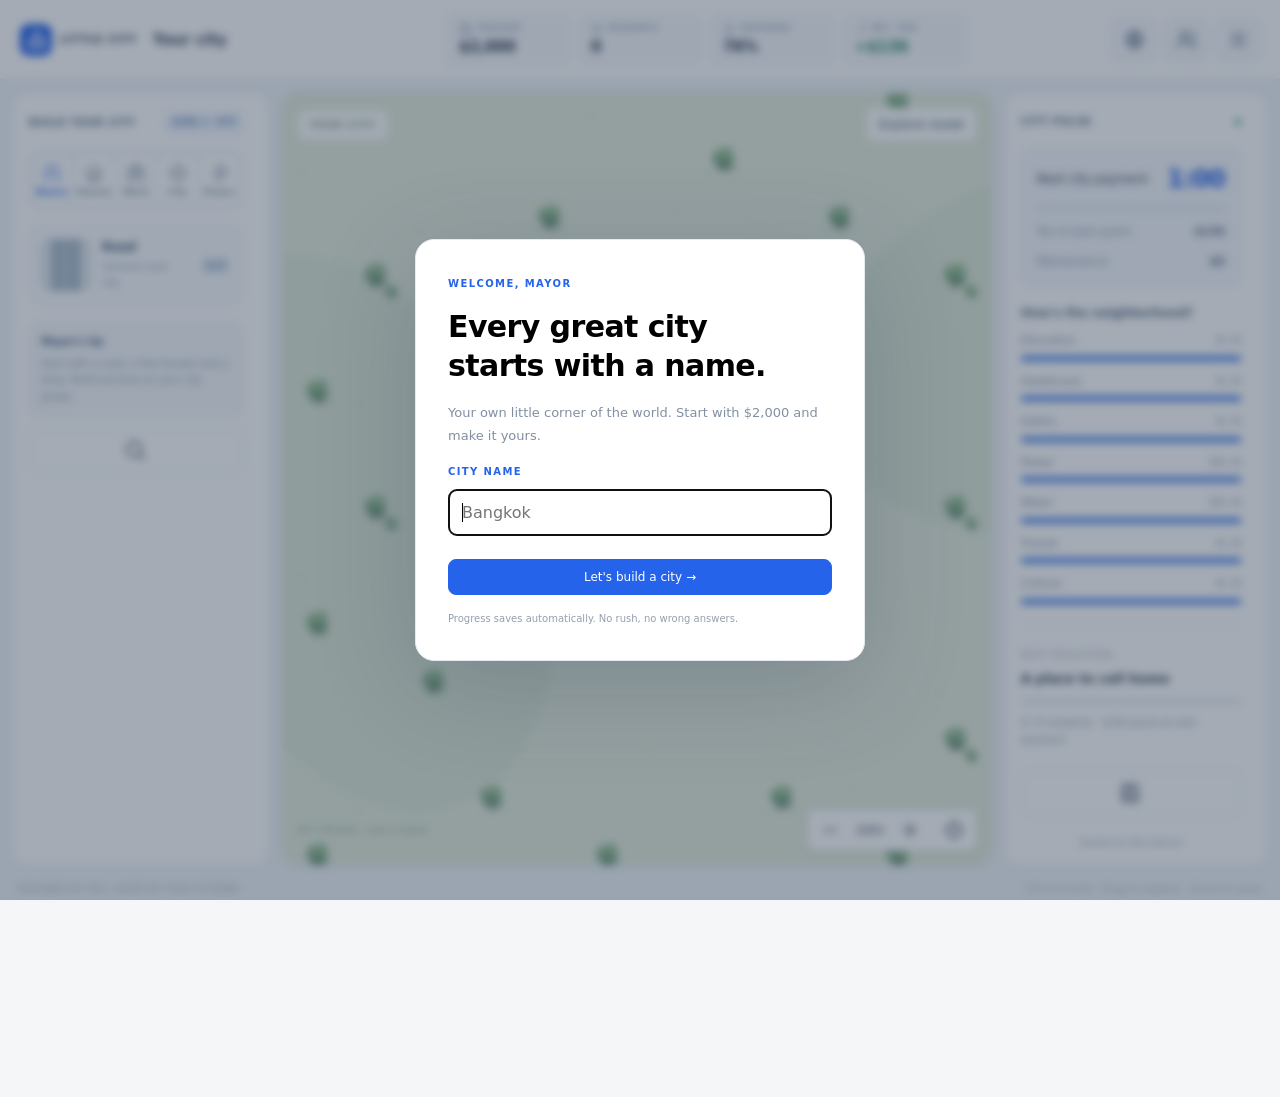
==== index.html @ 2259da4b "Initial Commit" ====
<!doctype html><html lang="en"><head><meta charset="utf-8"><meta name="viewport" content="width=device-width,initial-scale=1,viewport-fit=cover"><link rel="icon" href="web/favicon.svg" type="image/svg+xml"><meta http-equiv="refresh" content="0;url=web/index.html"><title>Little City</title></head><body><a href="web/index.html">Play Little City</a></body></html>
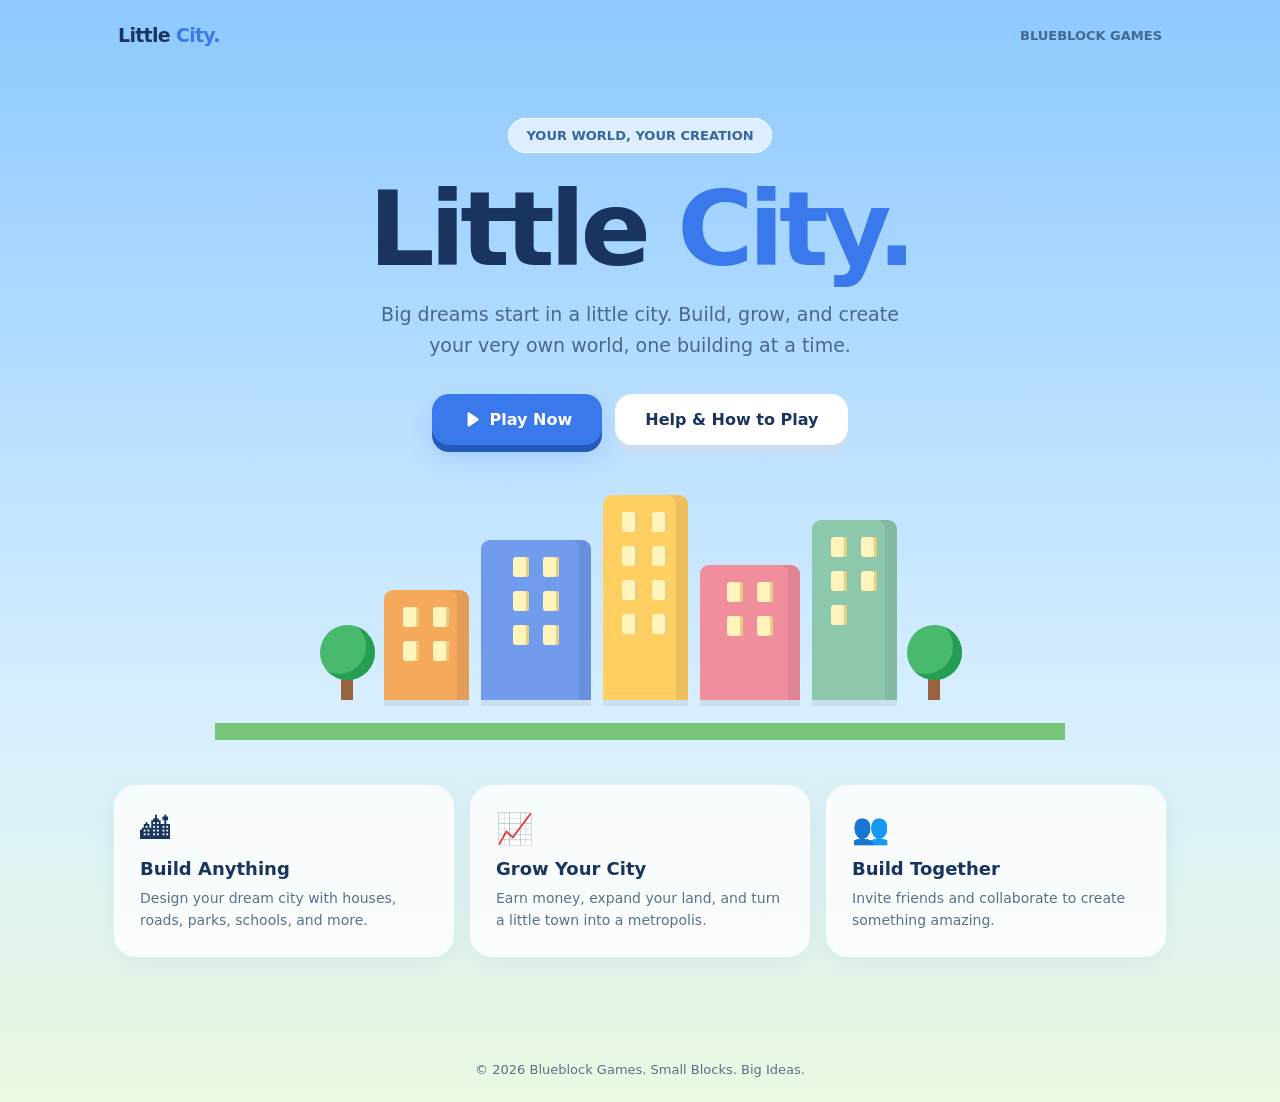
==== commit 2b530cbf: "Update index.html" ====
--- a/index.html
+++ b/index.html
@@ -1 +1,309 @@
-<!doctype html><html lang="en"><head><meta charset="utf-8"><meta name="viewport" content="width=device-width,initial-scale=1,viewport-fit=cover"><link rel="icon" href="web/favicon.svg" type="image/svg+xml"><meta http-equiv="refresh" content="0;url=web/index.html"><title>Little City</title></head><body><a href="web/index.html">Play Little City</a></body></html>+
+<!DOCTYPE html>
+<html lang="en">
+<head>
+  <meta charset="UTF-8">
+  <meta name="viewport" content="width=device-width, initial-scale=1, viewport-fit=cover">
+  <meta name="theme-color" content="#5d9cfb">
+  <link rel="icon" href="web/favicon.svg" type="image/svg+xml">
+  <title>Little City | Blueblock Games</title>
+  <style>
+    :root {
+      --blue: #3979eb;
+      --dark: #19345e;
+      --sky: #eaf5ff;
+      --white: #fff;
+    }
+    * { box-sizing: border-box; }
+    body {
+      margin: 0;
+      min-height: 100vh;
+      font-family: system-ui, -apple-system, "Segoe UI", sans-serif;
+      background: linear-gradient(180deg, #8dc9ff 0%, #d8efff 65%, #eaf9df 100%);
+      color: var(--dark);
+      overflow-x: hidden;
+    }
+    header {
+      max-width: 1100px;
+      margin: auto;
+      padding: 24px 28px;
+      display: flex;
+      align-items: center;
+      justify-content: space-between;
+      gap: 16px;
+    }
+    .brand {
+      font-weight: 850;
+      font-size: 19px;
+      letter-spacing: -.7px;
+    }
+    .brand span { color: var(--blue); }
+    .studio {
+      font-size: 13px;
+      font-weight: 650;
+      color: #45688e;
+    }
+    main {
+      max-width: 1100px;
+      margin: auto;
+      padding: 48px 24px 80px;
+      text-align: center;
+    }
+    .pill {
+      display: inline-block;
+      background: #ffffffa8;
+      border: 1px solid #fff;
+      border-radius: 100px;
+      padding: 9px 17px;
+      font-size: 13px;
+      font-weight: 750;
+      color: #3866a1;
+    }
+    h1 {
+      font-size: clamp(54px, 11vw, 104px);
+      line-height: 1;
+      letter-spacing: -5px;
+      margin: 24px 0 18px;
+      font-weight: 900;
+    }
+    h1 span { color: var(--blue); }
+    .subtitle {
+      max-width: 520px;
+      margin: 0 auto;
+      color: #496788;
+      font-size: clamp(16px, 2vw, 19px);
+      line-height: 1.65;
+    }
+    .actions {
+      display: flex;
+      justify-content: center;
+      flex-wrap: wrap;
+      gap: 13px;
+      margin-top: 32px;
+    }
+    .btn {
+      display: inline-flex;
+      align-items: center;
+      justify-content: center;
+      gap: 9px;
+      padding: 16px 30px;
+      min-width: 150px;
+      border: 0;
+      border-radius: 17px;
+      font: inherit;
+      font-size: 16px;
+      font-weight: 800;
+      text-decoration: none;
+      cursor: pointer;
+      transition: transform .2s, box-shadow .2s;
+    }
+    .btn:hover { transform: translateY(-3px); }
+    .play {
+      background: var(--blue);
+      color: white;
+      box-shadow: 0 7px 0 #2559b7, 0 13px 25px #3979eb30;
+    }
+    .help {
+      background: white;
+      color: var(--dark);
+      box-shadow: 0 7px 0 #c9dff0;
+    }
+    .city {
+      margin: 55px auto 0;
+      max-width: 850px;
+      height: 240px;
+      position: relative;
+      display: flex;
+      align-items: flex-end;
+      justify-content: center;
+      gap: 12px;
+      padding: 0 20px 23px;
+      border-bottom: 17px solid #78c67a;
+    }
+    .building {
+      position: relative;
+      width: 85px;
+      height: var(--h);
+      border-radius: 9px 9px 0 0;
+      background: var(--c);
+      box-shadow: inset -12px 0 #00000012, 0 6px 0 #00000010;
+      display: grid;
+      grid-template-columns: repeat(2, 16px);
+      grid-auto-rows: 20px;
+      justify-content: center;
+      align-content: start;
+      gap: 14px;
+      padding-top: 17px;
+    }
+    .building i {
+      background: #fff5bc;
+      border-radius: 3px;
+      box-shadow: inset -3px 0 #e6ce83;
+    }
+    .building:nth-child(3) { width: 110px; }
+    .building:nth-child(5) { width: 100px; }
+    .tree {
+      width: 50px;
+      height: 75px;
+      position: relative;
+      flex-shrink: 0;
+    }
+    .tree:before {
+      content: "";
+      position: absolute;
+      width: 12px;
+      height: 42px;
+      bottom: 0;
+      left: 19px;
+      background: #98643f;
+    }
+    .tree:after {
+      content: "";
+      position: absolute;
+      width: 55px;
+      height: 55px;
+      left: -2px;
+      top: 0;
+      border-radius: 50%;
+      background: #49b96d;
+      box-shadow: inset -9px -6px #259e53;
+    }
+    .features {
+      margin: 45px auto 0;
+      display: grid;
+      grid-template-columns: repeat(3, 1fr);
+      gap: 16px;
+      text-align: left;
+    }
+    .feature {
+      padding: 25px;
+      background: #ffffffc9;
+      border: 1px solid white;
+      border-radius: 22px;
+      box-shadow: 0 8px 25px #4783a814;
+    }
+    .feature .symbol { font-size: 30px; margin-bottom: 12px; }
+    .feature h3 { margin: 0 0 8px; font-size: 18px; }
+    .feature p { margin: 0; color: #58718d; line-height: 1.6; font-size: 14px; }
+    footer {
+      padding: 25px;
+      text-align: center;
+      font-size: 13px;
+      color: #58718d;
+    }
+    dialog {
+      border: none;
+      border-radius: 25px;
+      padding: 30px;
+      width: min(92vw, 460px);
+      color: var(--dark);
+      box-shadow: 0 25px 90px #17345b55;
+    }
+    dialog::backdrop { background: #142c4a80; backdrop-filter: blur(5px); }
+    dialog h2 { margin-top: 0; }
+    dialog p, dialog li { line-height: 1.7; color: #526b86; }
+    dialog li { margin-bottom: 8px; }
+    dialog .btn { width: 100%; margin-top: 12px; }
+    @media (max-width: 600px) {
+      header { padding: 19px; }
+      main { padding: 48px 18px; }
+      h1 { letter-spacing: -3px; }
+      .features { grid-template-columns: 1fr; }
+      .city { gap: 6px; height: 170px; padding-inline: 4px; }
+      .building { width: 48px; height: calc(var(--h) * .7); grid-template-columns: repeat(2, 9px); grid-auto-rows: 13px; gap: 8px; padding-top: 10px; }
+      .building:nth-child(3), .building:nth-child(5) { width: 65px; }
+      .tree { transform: scale(.65); width: 30px; transform-origin: bottom center; }
+      .actions .btn { flex: 1; min-width: 120px; }
+    }
+    @media (prefers-reduced-motion: reduce) {
+      *, *::before, *::after { transition: none !important; }
+    }
+  </style>
+</head>
+<body>
+  <header>
+    <div class="brand">Little <span>City.</span></div>
+    <div class="studio">BLUEBLOCK GAMES</div>
+  </header>
+
+  <main>
+    <div class="pill">YOUR WORLD, YOUR CREATION</div>
+    <h1>Little <span>City.</span></h1>
+    <p class="subtitle">
+      Big dreams start in a little city. Build, grow, and create
+      your very own world, one building at a time.
+    </p>
+
+    <div class="actions">
+      <a class="btn play" href="web/index.html">
+        <svg width="19" height="19" viewBox="0 0 24 24" fill="currentColor" aria-hidden="true">
+          <path d="M7 4.5a1.5 1.5 0 0 1 2.3-1.27l11 7.5a1.5 1.5 0 0 1 0 2.54l-11 7.5A1.5 1.5 0 0 1 7 19.5z"/>
+        </svg>
+        Play Now
+      </a>
+      <button class="btn help" id="helpBtn">
+        Help &amp; How to Play
+      </button>
+    </div>
+
+    <div class="city" aria-hidden="true">
+      <div class="tree"></div>
+      <div class="building" style="--h:110px;--c:#f5a95c"><i></i><i></i><i></i><i></i></div>
+      <div class="building" style="--h:160px;--c:#719bed"><i></i><i></i><i></i><i></i><i></i><i></i></div>
+      <div class="building" style="--h:205px;--c:#ffcf62"><i></i><i></i><i></i><i></i><i></i><i></i><i></i><i></i></div>
+      <div class="building" style="--h:135px;--c:#f18e9e"><i></i><i></i><i></i><i></i></div>
+      <div class="building" style="--h:180px;--c:#8bc8ac"><i></i><i></i><i></i><i></i><i></i></div>
+      <div class="tree"></div>
+    </div>
+
+    <section class="features" aria-label="Game features">
+      <article class="feature">
+        <div class="symbol" aria-hidden="true">🏙</div>
+        <h3>Build Anything</h3>
+        <p>Design your dream city with houses, roads, parks, schools, and more.</p>
+      </article>
+      <article class="feature">
+        <div class="symbol" aria-hidden="true">📈</div>
+        <h3>Grow Your City</h3>
+        <p>Earn money, expand your land, and turn a little town into a metropolis.</p>
+      </article>
+      <article class="feature">
+        <div class="symbol" aria-hidden="true">👥</div>
+        <h3>Build Together</h3>
+        <p>Invite friends and collaborate to create something amazing.</p>
+      </article>
+    </section>
+  </main>
+
+  <footer>
+    &copy; <span id="year">2026</span> Blueblock Games. Small Blocks. Big Ideas.
+  </footer>
+
+  <dialog id="helpDialog" aria-labelledby="helpTitle">
+    <h2 id="helpTitle">How to Play Little City</h2>
+    <p>Ready to become the mayor? Here's how to get started.</p>
+    <ol>
+      <li><strong>Name your city.</strong> Choose a name for your new world.</li>
+      <li><strong>Start building.</strong> Place roads, houses, and other buildings.</li>
+      <li><strong>Earn money.</strong> Your city generates income over time.</li>
+      <li><strong>Keep expanding.</strong> Add schools, hospitals, parks, and services.</li>
+      <li><strong>Play together.</strong> Use multiplayer features to collaborate with friends.</li>
+    </ol>
+    <button class="btn play" id="closeHelp">Got It!</button>
+  </dialog>
+
+  <script>
+    const dialog = document.getElementById("helpDialog");
+
+    document.getElementById("helpBtn").addEventListener("click", () => {
+      dialog.showModal();
+    });
+
+    document.getElementById("closeHelp").addEventListener("click", () => {
+      dialog.close();
+    });
+
+    document.getElementById("year").textContent = new Date().getFullYear();
+  </script>
+</body>
+</html>
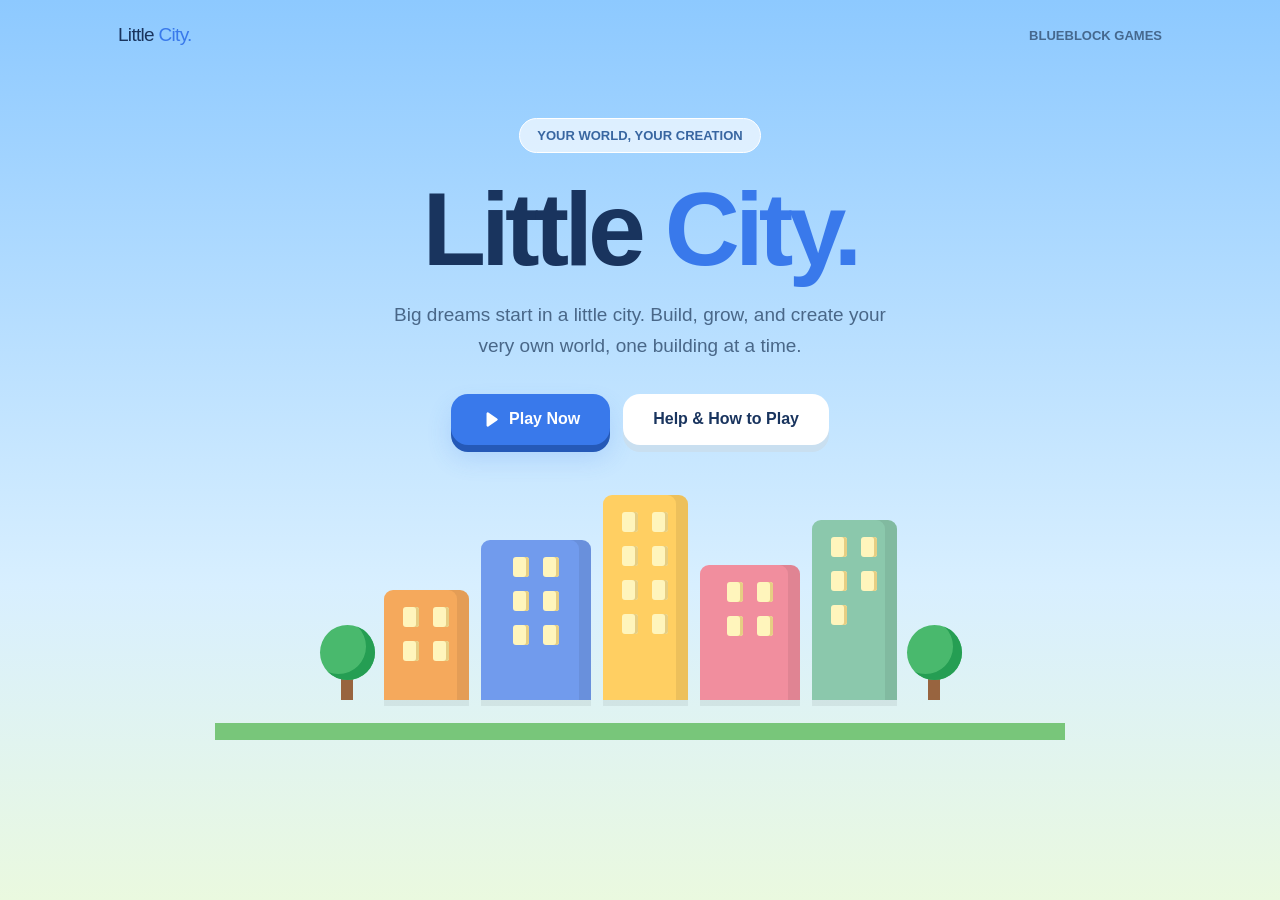
==== commit 565acfb3: "Modify styles and remove features section Updated font family and adjusted brand font weight. Remove" ====
--- a/index.html
+++ b/index.html
@@ -18,7 +18,7 @@
     body {
       margin: 0;
       min-height: 100vh;
-      font-family: system-ui, -apple-system, "Segoe UI", sans-serif;
+      font-family: Arial, Helvetica, system-ui, -apple-system, "Segoe UI", sans-serif;
       background: linear-gradient(180deg, #8dc9ff 0%, #d8efff 65%, #eaf9df 100%);
       color: var(--dark);
       overflow-x: hidden;
@@ -33,7 +33,7 @@
       gap: 16px;
     }
     .brand {
-      font-weight: 850;
+      font-weight: 500;
       font-size: 19px;
       letter-spacing: -.7px;
     }
@@ -255,29 +255,7 @@
       <div class="building" style="--h:180px;--c:#8bc8ac"><i></i><i></i><i></i><i></i><i></i></div>
       <div class="tree"></div>
     </div>
-
-    <section class="features" aria-label="Game features">
-      <article class="feature">
-        <div class="symbol" aria-hidden="true">🏙</div>
-        <h3>Build Anything</h3>
-        <p>Design your dream city with houses, roads, parks, schools, and more.</p>
-      </article>
-      <article class="feature">
-        <div class="symbol" aria-hidden="true">📈</div>
-        <h3>Grow Your City</h3>
-        <p>Earn money, expand your land, and turn a little town into a metropolis.</p>
-      </article>
-      <article class="feature">
-        <div class="symbol" aria-hidden="true">👥</div>
-        <h3>Build Together</h3>
-        <p>Invite friends and collaborate to create something amazing.</p>
-      </article>
-    </section>
   </main>
-
-  <footer>
-    &copy; <span id="year">2026</span> Blueblock Games. Small Blocks. Big Ideas.
-  </footer>
 
   <dialog id="helpDialog" aria-labelledby="helpTitle">
     <h2 id="helpTitle">How to Play Little City</h2>
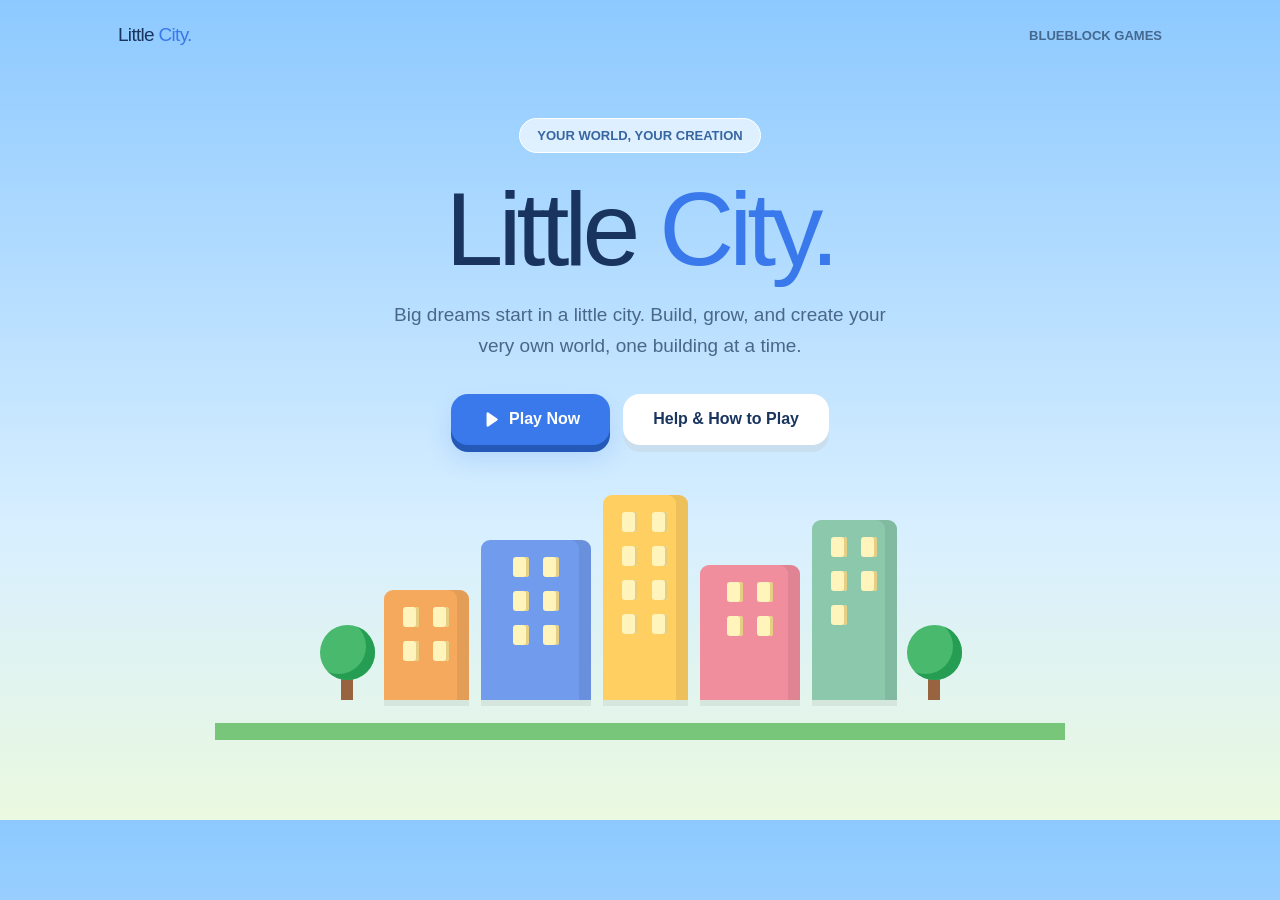
==== commit 0fd13a62: "Update index.html" ====
--- a/index.html
+++ b/index.html
@@ -17,6 +17,7 @@
     * { box-sizing: border-box; }
     body {
       margin: 0;
+      overflow: hidden; !important
       min-height: 100vh;
       font-family: Arial, Helvetica, system-ui, -apple-system, "Segoe UI", sans-serif;
       background: linear-gradient(180deg, #8dc9ff 0%, #d8efff 65%, #eaf9df 100%);
@@ -40,7 +41,7 @@
     .brand span { color: var(--blue); }
     .studio {
       font-size: 13px;
-      font-weight: 650;
+      font-weight: 550;
       color: #45688e;
     }
     main {
@@ -64,7 +65,7 @@
       line-height: 1;
       letter-spacing: -5px;
       margin: 24px 0 18px;
-      font-weight: 900;
+      font-weight: 500;
     }
     h1 span { color: var(--blue); }
     .subtitle {
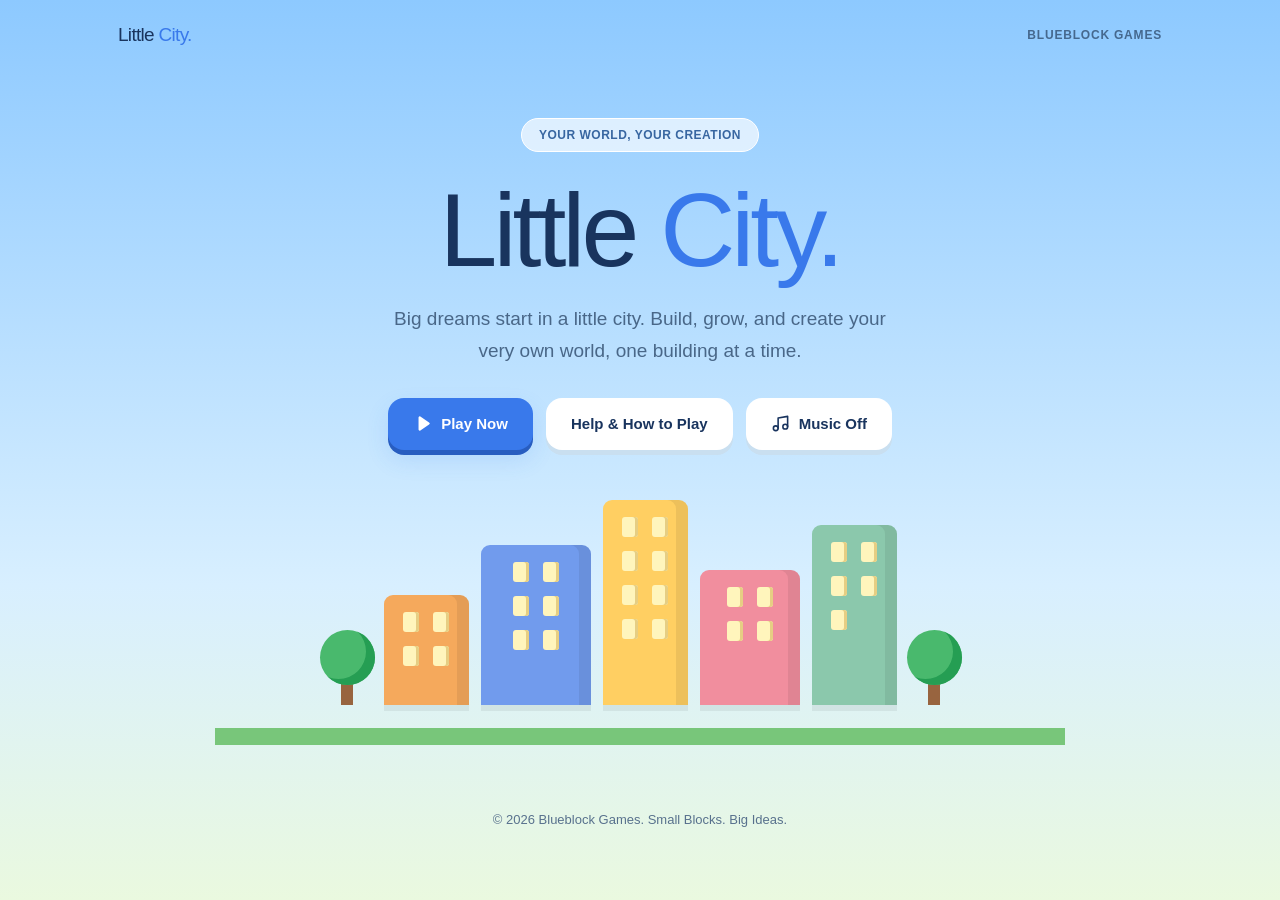
==== commit 87a28117: "Update index.html" ====
--- a/index.html
+++ b/index.html
@@ -4,26 +4,57 @@
 <head>
   <meta charset="UTF-8">
   <meta name="viewport" content="width=device-width, initial-scale=1, viewport-fit=cover">
-  <meta name="theme-color" content="#5d9cfb">
+  <meta name="theme-color" content="#8dc9ff">
+  <meta name="description" content="Build, grow, and manage your own city in Little City by Blueblock Games.">
   <link rel="icon" href="web/favicon.svg" type="image/svg+xml">
   <title>Little City | Blueblock Games</title>
+
   <style>
     :root {
       --blue: #3979eb;
-      --dark: #19345e;
-      --sky: #eaf5ff;
-      --white: #fff;
-    }
-    * { box-sizing: border-box; }
+      --blue-dark: #285dc0;
+      --text: #19345e;
+      --muted: #52708f;
+      --white: #ffffff;
+    }
+
+    * {
+      box-sizing: border-box;
+    }
+
+    html {
+      min-height: 100%;
+    }
+
     body {
       margin: 0;
-      overflow: hidden; !important
       min-height: 100vh;
-      font-family: Arial, Helvetica, system-ui, -apple-system, "Segoe UI", sans-serif;
-      background: linear-gradient(180deg, #8dc9ff 0%, #d8efff 65%, #eaf9df 100%);
-      color: var(--dark);
+      min-height: 100dvh;
+      font-family: Arial, Helvetica, sans-serif;
+      background: linear-gradient(
+        180deg,
+        #8dc9ff 0%,
+        #d8efff 65%,
+        #eaf9df 100%
+      );
+      color: var(--text);
       overflow-x: hidden;
     }
+
+    button, a {
+      -webkit-tap-highlight-color: transparent;
+    }
+
+    button {
+      font-family: inherit;
+    }
+
+    button:focus-visible,
+    a:focus-visible {
+      outline: 3px solid #173d85;
+      outline-offset: 4px;
+    }
+
     header {
       max-width: 1100px;
       margin: auto;
@@ -33,41 +64,57 @@
       justify-content: space-between;
       gap: 16px;
     }
+
     .brand {
+      font-size: 19px;
       font-weight: 500;
-      font-size: 19px;
-      letter-spacing: -.7px;
-    }
-    .brand span { color: var(--blue); }
+      letter-spacing: -0.7px;
+      white-space: nowrap;
+    }
+
+    .brand span {
+      color: var(--blue);
+    }
+
     .studio {
-      font-size: 13px;
-      font-weight: 550;
+      font-size: 12px;
+      font-weight: 600;
+      letter-spacing: 0.8px;
       color: #45688e;
-    }
+      text-align: right;
+    }
+
     main {
       max-width: 1100px;
       margin: auto;
-      padding: 48px 24px 80px;
+      padding: 48px 24px 45px;
       text-align: center;
     }
+
     .pill {
       display: inline-block;
+      padding: 9px 17px;
+      border-radius: 100px;
       background: #ffffffa8;
-      border: 1px solid #fff;
-      border-radius: 100px;
-      padding: 9px 17px;
-      font-size: 13px;
-      font-weight: 750;
+      border: 1px solid #ffffff;
       color: #3866a1;
-    }
+      font-size: 12px;
+      font-weight: 700;
+      letter-spacing: 0.5px;
+    }
+
     h1 {
+      margin: 24px 0 18px;
       font-size: clamp(54px, 11vw, 104px);
-      line-height: 1;
-      letter-spacing: -5px;
-      margin: 24px 0 18px;
       font-weight: 500;
-    }
-    h1 span { color: var(--blue); }
+      line-height: 1.05;
+      letter-spacing: -4px;
+    }
+
+    h1 span {
+      color: var(--blue);
+    }
+
     .subtitle {
       max-width: 520px;
       margin: 0 auto;
@@ -75,40 +122,79 @@
       font-size: clamp(16px, 2vw, 19px);
       line-height: 1.65;
     }
+
     .actions {
       display: flex;
       justify-content: center;
       flex-wrap: wrap;
+      align-items: center;
       gap: 13px;
       margin-top: 32px;
     }
+
     .btn {
       display: inline-flex;
       align-items: center;
       justify-content: center;
       gap: 9px;
-      padding: 16px 30px;
-      min-width: 150px;
+      min-height: 52px;
+      min-width: 145px;
+      padding: 15px 25px;
       border: 0;
-      border-radius: 17px;
-      font: inherit;
-      font-size: 16px;
-      font-weight: 800;
+      border-radius: 16px;
+      font-size: 15px;
+      font-weight: 600;
+      line-height: 1.3;
       text-decoration: none;
       cursor: pointer;
-      transition: transform .2s, box-shadow .2s;
-    }
-    .btn:hover { transform: translateY(-3px); }
+      transition: transform 0.18s, background 0.18s;
+    }
+
+    .btn:hover {
+      transform: translateY(-2px);
+    }
+
+    .btn:active {
+      transform: translateY(1px);
+    }
+
     .play {
       background: var(--blue);
       color: white;
-      box-shadow: 0 7px 0 #2559b7, 0 13px 25px #3979eb30;
-    }
-    .help {
+      box-shadow:
+        0 5px 0 var(--blue-dark),
+        0 10px 22px #3979eb25;
+    }
+
+    .play:hover {
+      background: #316edc;
+    }
+
+    .secondary {
       background: white;
-      color: var(--dark);
-      box-shadow: 0 7px 0 #c9dff0;
-    }
+      color: var(--text);
+      box-shadow: 0 5px 0 #c9dff0;
+    }
+
+    .secondary:hover {
+      background: #f5faff;
+    }
+
+    .music-btn {
+      min-width: 115px;
+    }
+
+    .music-btn[aria-pressed="true"] {
+      background: #e4f1ff;
+      color: #245bb4;
+    }
+
+    .btn svg {
+      width: 19px;
+      height: 19px;
+      flex-shrink: 0;
+    }
+
     .city {
       margin: 55px auto 0;
       max-width: 850px;
@@ -120,14 +206,19 @@
       gap: 12px;
       padding: 0 20px 23px;
       border-bottom: 17px solid #78c67a;
-    }
+      user-select: none;
+      pointer-events: none;
+    }
+
     .building {
       position: relative;
       width: 85px;
       height: var(--h);
       border-radius: 9px 9px 0 0;
       background: var(--c);
-      box-shadow: inset -12px 0 #00000012, 0 6px 0 #00000010;
+      box-shadow:
+        inset -12px 0 #00000012,
+        0 6px 0 #00000010;
       display: grid;
       grid-template-columns: repeat(2, 16px);
       grid-auto-rows: 20px;
@@ -135,21 +226,31 @@
       align-content: start;
       gap: 14px;
       padding-top: 17px;
-    }
+      flex-shrink: 1;
+    }
+
     .building i {
       background: #fff5bc;
       border-radius: 3px;
       box-shadow: inset -3px 0 #e6ce83;
     }
-    .building:nth-child(3) { width: 110px; }
-    .building:nth-child(5) { width: 100px; }
+
+    .building:nth-child(3) {
+      width: 110px;
+    }
+
+    .building:nth-child(5) {
+      width: 100px;
+    }
+
     .tree {
       width: 50px;
       height: 75px;
       position: relative;
       flex-shrink: 0;
     }
-    .tree:before {
+
+    .tree::before {
       content: "";
       position: absolute;
       width: 12px;
@@ -158,7 +259,8 @@
       left: 19px;
       background: #98643f;
     }
-    .tree:after {
+
+    .tree::after {
       content: "";
       position: absolute;
       width: 55px;
@@ -169,120 +271,484 @@
       background: #49b96d;
       box-shadow: inset -9px -6px #259e53;
     }
-    .features {
-      margin: 45px auto 0;
-      display: grid;
-      grid-template-columns: repeat(3, 1fr);
-      gap: 16px;
-      text-align: left;
-    }
-    .feature {
-      padding: 25px;
-      background: #ffffffc9;
-      border: 1px solid white;
-      border-radius: 22px;
-      box-shadow: 0 8px 25px #4783a814;
-    }
-    .feature .symbol { font-size: 30px; margin-bottom: 12px; }
-    .feature h3 { margin: 0 0 8px; font-size: 18px; }
-    .feature p { margin: 0; color: #58718d; line-height: 1.6; font-size: 14px; }
+
     footer {
-      padding: 25px;
+      padding: 22px 20px 30px;
       text-align: center;
+      color: #58718d;
       font-size: 13px;
-      color: #58718d;
-    }
+    }
+
     dialog {
+      width: min(92vw, 460px);
+      max-height: min(85vh, 700px);
+      overflow-y: auto;
       border: none;
-      border-radius: 25px;
+      border-radius: 24px;
       padding: 30px;
-      width: min(92vw, 460px);
-      color: var(--dark);
+      background: white;
+      color: var(--text);
       box-shadow: 0 25px 90px #17345b55;
     }
-    dialog::backdrop { background: #142c4a80; backdrop-filter: blur(5px); }
-    dialog h2 { margin-top: 0; }
-    dialog p, dialog li { line-height: 1.7; color: #526b86; }
-    dialog li { margin-bottom: 8px; }
-    dialog .btn { width: 100%; margin-top: 12px; }
+
+    dialog::backdrop {
+      background: #142c4a80;
+      backdrop-filter: blur(5px);
+    }
+
+    dialog h2 {
+      margin: 0 0 12px;
+      font-size: 25px;
+      font-weight: 600;
+    }
+
+    dialog p,
+    dialog li {
+      color: #526b86;
+      line-height: 1.7;
+    }
+
+    dialog ol {
+      padding-left: 23px;
+    }
+
+    dialog li {
+      margin-bottom: 8px;
+    }
+
+    dialog .btn {
+      width: 100%;
+      margin-top: 12px;
+    }
+
     @media (max-width: 600px) {
-      header { padding: 19px; }
-      main { padding: 48px 18px; }
-      h1 { letter-spacing: -3px; }
-      .features { grid-template-columns: 1fr; }
-      .city { gap: 6px; height: 170px; padding-inline: 4px; }
-      .building { width: 48px; height: calc(var(--h) * .7); grid-template-columns: repeat(2, 9px); grid-auto-rows: 13px; gap: 8px; padding-top: 10px; }
-      .building:nth-child(3), .building:nth-child(5) { width: 65px; }
-      .tree { transform: scale(.65); width: 30px; transform-origin: bottom center; }
-      .actions .btn { flex: 1; min-width: 120px; }
-    }
+      header {
+        padding: 19px;
+      }
+
+      main {
+        padding: 45px 18px 30px;
+      }
+
+      h1 {
+        letter-spacing: -3px;
+      }
+
+      .actions {
+        gap: 11px;
+      }
+
+      .actions .btn {
+        flex: 1 1 135px;
+        min-width: 0;
+        padding: 14px 12px;
+        font-size: 14px;
+      }
+
+      .music-btn {
+        flex: 0 1 150px !important;
+      }
+
+      .city {
+        gap: 6px;
+        height: 170px;
+        margin-top: 42px;
+        padding-inline: 4px;
+      }
+
+      .building {
+        width: 48px;
+        height: calc(var(--h) * 0.7);
+        grid-template-columns: repeat(2, 9px);
+        grid-auto-rows: 13px;
+        gap: 8px;
+        padding-top: 10px;
+      }
+
+      .building:nth-child(3),
+      .building:nth-child(5) {
+        width: 65px;
+      }
+
+      .tree {
+        transform: scale(0.65);
+        width: 30px;
+        transform-origin: bottom center;
+      }
+
+      dialog {
+        padding: 24px;
+      }
+    }
+
+    @media (max-width: 360px) {
+      .studio {
+        font-size: 10px;
+      }
+
+      .city {
+        gap: 3px;
+      }
+
+      .tree {
+        display: none;
+      }
+    }
+
     @media (prefers-reduced-motion: reduce) {
-      *, *::before, *::after { transition: none !important; }
+      *,
+      *::before,
+      *::after {
+        transition: none !important;
+      }
     }
   </style>
 </head>
+
 <body>
   <header>
-    <div class="brand">Little <span>City.</span></div>
-    <div class="studio">BLUEBLOCK GAMES</div>
+    <div class="brand">
+      Little <span>City.</span>
+    </div>
+
+    <div class="studio">
+      BLUEBLOCK GAMES
+    </div>
   </header>
 
   <main>
-    <div class="pill">YOUR WORLD, YOUR CREATION</div>
-    <h1>Little <span>City.</span></h1>
+    <div class="pill">
+      YOUR WORLD, YOUR CREATION
+    </div>
+
+    <h1>
+      Little <span>City.</span>
+    </h1>
+
     <p class="subtitle">
-      Big dreams start in a little city. Build, grow, and create
-      your very own world, one building at a time.
+      Big dreams start in a little city.
+      Build, grow, and create your very own world,
+      one building at a time.
     </p>
 
     <div class="actions">
       <a class="btn play" href="web/index.html">
-        <svg width="19" height="19" viewBox="0 0 24 24" fill="currentColor" aria-hidden="true">
+        <svg viewBox="0 0 24 24" fill="currentColor" aria-hidden="true">
           <path d="M7 4.5a1.5 1.5 0 0 1 2.3-1.27l11 7.5a1.5 1.5 0 0 1 0 2.54l-11 7.5A1.5 1.5 0 0 1 7 19.5z"/>
         </svg>
         Play Now
       </a>
-      <button class="btn help" id="helpBtn">
+
+      <button class="btn secondary" id="helpBtn" type="button">
         Help &amp; How to Play
       </button>
+
+      <button
+        class="btn secondary music-btn"
+        id="musicBtn"
+        type="button"
+        aria-pressed="false"
+        aria-label="Turn background music on"
+      >
+        <svg viewBox="0 0 24 24" fill="none"
+             stroke="currentColor" stroke-width="2"
+             stroke-linecap="round" stroke-linejoin="round"
+             aria-hidden="true">
+          <path d="M9 18V5l12-2v13"/>
+          <circle cx="6" cy="18" r="3"/>
+          <circle cx="18" cy="16" r="3"/>
+        </svg>
+        <span id="musicLabel">Music Off</span>
+      </button>
     </div>
 
     <div class="city" aria-hidden="true">
       <div class="tree"></div>
-      <div class="building" style="--h:110px;--c:#f5a95c"><i></i><i></i><i></i><i></i></div>
-      <div class="building" style="--h:160px;--c:#719bed"><i></i><i></i><i></i><i></i><i></i><i></i></div>
-      <div class="building" style="--h:205px;--c:#ffcf62"><i></i><i></i><i></i><i></i><i></i><i></i><i></i><i></i></div>
-      <div class="building" style="--h:135px;--c:#f18e9e"><i></i><i></i><i></i><i></i></div>
-      <div class="building" style="--h:180px;--c:#8bc8ac"><i></i><i></i><i></i><i></i><i></i></div>
+
+      <div class="building" style="--h:110px;--c:#f5a95c">
+        <i></i><i></i><i></i><i></i>
+      </div>
+
+      <div class="building" style="--h:160px;--c:#719bed">
+        <i></i><i></i><i></i><i></i><i></i><i></i>
+      </div>
+
+      <div class="building" style="--h:205px;--c:#ffcf62">
+        <i></i><i></i><i></i><i></i>
+        <i></i><i></i><i></i><i></i>
+      </div>
+
+      <div class="building" style="--h:135px;--c:#f18e9e">
+        <i></i><i></i><i></i><i></i>
+      </div>
+
+      <div class="building" style="--h:180px;--c:#8bc8ac">
+        <i></i><i></i><i></i><i></i><i></i>
+      </div>
+
       <div class="tree"></div>
     </div>
   </main>
 
+  <footer>
+    &copy; <span id="year">2026</span> Blueblock Games.
+    Small Blocks. Big Ideas.
+  </footer>
+
   <dialog id="helpDialog" aria-labelledby="helpTitle">
     <h2 id="helpTitle">How to Play Little City</h2>
-    <p>Ready to become the mayor? Here's how to get started.</p>
+
+    <p>
+      Ready to become the mayor?
+      Here's how to get started.
+    </p>
+
     <ol>
-      <li><strong>Name your city.</strong> Choose a name for your new world.</li>
-      <li><strong>Start building.</strong> Place roads, houses, and other buildings.</li>
-      <li><strong>Earn money.</strong> Your city generates income over time.</li>
-      <li><strong>Keep expanding.</strong> Add schools, hospitals, parks, and services.</li>
-      <li><strong>Play together.</strong> Use multiplayer features to collaborate with friends.</li>
+      <li>
+        <strong>Name your city.</strong>
+        Choose a name for your new world.
+      </li>
+      <li>
+        <strong>Start building.</strong>
+        Place roads, houses, and other buildings.
+      </li>
+      <li>
+        <strong>Earn money.</strong>
+        Your city generates income over time.
+      </li>
+      <li>
+        <strong>Keep expanding.</strong>
+        Add schools, hospitals, parks, and services.
+      </li>
+      <li>
+        <strong>Play together.</strong>
+        Collaborate with friends using multiplayer features.
+      </li>
     </ol>
-    <button class="btn play" id="closeHelp">Got It!</button>
+
+    <button class="btn play" id="closeHelp" type="button">
+      Got It!
+    </button>
   </dialog>
 
   <script>
-    const dialog = document.getElementById("helpDialog");
-
-    document.getElementById("helpBtn").addEventListener("click", () => {
-      dialog.showModal();
+    // Help dialog
+
+    const helpDialog = document.getElementById("helpDialog");
+    const helpBtn = document.getElementById("helpBtn");
+    const closeHelp = document.getElementById("closeHelp");
+
+    helpBtn.addEventListener("click", () => {
+      helpDialog.showModal();
     });
 
-    document.getElementById("closeHelp").addEventListener("click", () => {
-      dialog.close();
+    closeHelp.addEventListener("click", () => {
+      helpDialog.close();
     });
 
-    document.getElementById("year").textContent = new Date().getFullYear();
+    document.getElementById("year").textContent =
+      new Date().getFullYear();
+
+
+    // Little City background music
+    // Generated entirely using the Web Audio API.
+
+    const musicBtn = document.getElementById("musicBtn");
+    const musicLabel = document.getElementById("musicLabel");
+
+    let audioCtx = null;
+    let musicTimer = null;
+    let musicEnabled = false;
+    let step = 0;
+    let nextNoteTime = 0;
+
+    const tempo = 105;
+    const beatDuration = 60 / tempo;
+
+    const melody = [
+      523.25, 659.25, 783.99, 659.25,
+      587.33, 698.46, 880.00, 698.46,
+      659.25, 783.99, 1046.50, 783.99,
+      587.33, 659.25, 523.25, 392.00
+    ];
+
+    const bass = [
+      261.63,
+      196.00,
+      220.00,
+      174.61
+    ];
+
+    let masterGain = null;
+
+    function initializeAudio() {
+      if (audioCtx) return;
+
+      audioCtx = new (
+        window.AudioContext ||
+        window.webkitAudioContext
+      )();
+
+      masterGain = audioCtx.createGain();
+      masterGain.gain.value = 0.16;
+      masterGain.connect(audioCtx.destination);
+    }
+
+    function playNote(frequency, start, duration, type, volume) {
+      const oscillator = audioCtx.createOscillator();
+      const gain = audioCtx.createGain();
+
+      oscillator.type = type;
+      oscillator.frequency.setValueAtTime(frequency, start);
+
+      gain.gain.setValueAtTime(0.0001, start);
+      gain.gain.exponentialRampToValueAtTime(
+        volume,
+        start + 0.025
+      );
+      gain.gain.exponentialRampToValueAtTime(
+        0.0001,
+        start + duration
+      );
+
+      oscillator.connect(gain);
+      gain.connect(masterGain);
+
+      oscillator.start(start);
+      oscillator.stop(start + duration + 0.02);
+    }
+
+    function scheduleStep(index, time) {
+      const melodyNote = melody[index % melody.length];
+
+      playNote(
+        melodyNote,
+        time,
+        beatDuration * 0.85,
+        "sine",
+        0.35
+      );
+
+      if (index % 4 === 0) {
+        const bassIndex =
+          Math.floor(index / 4) % bass.length;
+
+        playNote(
+          bass[bassIndex],
+          time,
+          beatDuration * 2.8,
+          "triangle",
+          0.22
+        );
+      }
+
+      if (index % 2 === 0) {
+        playNote(
+          melodyNote / 2,
+          time,
+          beatDuration * 0.5,
+          "sine",
+          0.09
+        );
+      }
+    }
+
+    function scheduler() {
+      if (!musicEnabled || !audioCtx) return;
+
+      while (nextNoteTime < audioCtx.currentTime + 0.12) {
+        scheduleStep(step, nextNoteTime);
+        nextNoteTime += beatDuration;
+        step++;
+      }
+    }
+
+    function updateMusicButton() {
+      musicLabel.textContent =
+        musicEnabled ? "Music On" : "Music Off";
+
+      musicBtn.setAttribute(
+        "aria-pressed",
+        String(musicEnabled)
+      );
+
+      musicBtn.setAttribute(
+        "aria-label",
+        musicEnabled
+          ? "Turn background music off"
+          : "Turn background music on"
+      );
+    }
+
+    async function startMusic() {
+      if (musicEnabled) return;
+
+      initializeAudio();
+      await audioCtx.resume();
+
+      if (musicEnabled) return;
+
+      musicEnabled = true;
+      step = 0;
+      nextNoteTime = audioCtx.currentTime + 0.05;
+
+      masterGain.gain.cancelScheduledValues(
+        audioCtx.currentTime
+      );
+
+      masterGain.gain.setTargetAtTime(
+        0.16,
+        audioCtx.currentTime,
+        0.08
+      );
+
+      musicTimer = setInterval(scheduler, 25);
+      scheduler();
+      updateMusicButton();
+    }
+
+    function stopMusic() {
+      musicEnabled = false;
+
+      if (musicTimer !== null) {
+        clearInterval(musicTimer);
+        musicTimer = null;
+      }
+
+      if (audioCtx && masterGain) {
+        masterGain.gain.cancelScheduledValues(
+          audioCtx.currentTime
+        );
+
+        masterGain.gain.setTargetAtTime(
+          0.0001,
+          audioCtx.currentTime,
+          0.035
+        );
+      }
+
+      updateMusicButton();
+    }
+
+    musicBtn.addEventListener("click", async () => {
+      if (musicEnabled) {
+        stopMusic();
+      } else {
+        try {
+          await startMusic();
+        } catch (error) {
+          console.error("Unable to start music:", error);
+        }
+      }
+    });
+
+    window.addEventListener("pagehide", () => {
+      stopMusic();
+
+      if (audioCtx) {
+        audioCtx.close().catch(() => {});
+      }
+    });
   </script>
 </body>
 </html>
